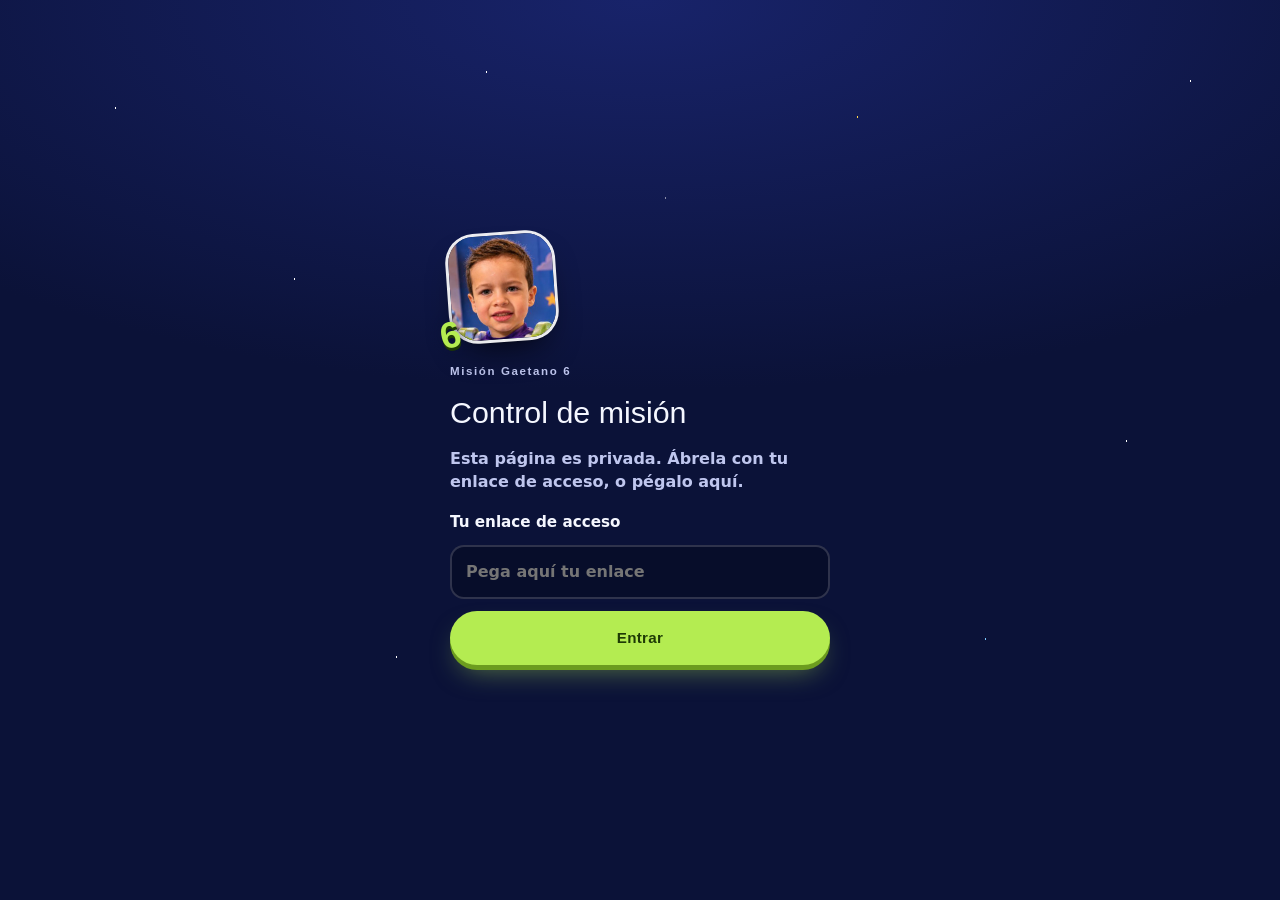
==== lista/index.html @ 81f09027 "Panel privado de confirmaciones (lista/) Página «Control de misión» para ver quién confirmó, quién n" ====
<!doctype html>
<html lang="es">
<head>
<meta charset="utf-8">
<meta http-equiv="Content-Security-Policy" content="default-src 'none'; script-src 'self'; style-src 'self'; img-src 'self' data:; font-src 'self'; connect-src https://n8n.mygisselle.com; base-uri 'none'; form-action 'none'">
<meta name="viewport" content="width=device-width,initial-scale=1,viewport-fit=cover">
<meta name="robots" content="noindex,nofollow,noarchive">
<meta name="referrer" content="no-referrer">
<meta name="theme-color" content="#0B1238">
<title>Control de misión · Gaetano 6</title>
<link rel="icon" href="data:image/svg+xml,%3Csvg xmlns='http://www.w3.org/2000/svg' viewBox='0 0 24 24'%3E%3Crect width='24' height='24' rx='5' fill='%230B1238'/%3E%3Cpath fill='%23FFD84D' d='M12 3.5l2.4 5.3 5.8.6-4.4 3.8 1.3 5.7L12 16l-5.1 2.9 1.3-5.7L3.8 9.4l5.8-.6z'/%3E%3C/svg%3E">
<link rel="preload" href="f/nunito.woff2" as="font" type="font/woff2" crossorigin>
<link rel="preload" href="f/bungee.woff2" as="font" type="font/woff2" crossorigin>
<link rel="stylesheet" href="panel.css?v=1">
<script src="panel.js?v=1" defer></script>
</head>
<body>
<a class="salta" href="#lista">Saltar a la lista</a>
<div class="cielo" aria-hidden="true"></div>

<!-- Panel -->
<main class="col" id="app" hidden>
  <div class="izq">
    <header class="cab">
      <div class="retrato"><img src="gaetano.jpg" width="288" height="288" alt="Gaetano"><span class="seis" aria-hidden="true">6</span></div>
      <div class="cab-txt">
        <p class="ceja">Misión Gaetano 6</p>
        <h1>Control de misión</h1>
        <p class="cuando"><b id="faltan"></b> <span id="fecha">Sábado 5 de diciembre, 11:00 a. m.</span></p>
      </div>
    </header>

    <section class="resumen" aria-labelledby="t-res">
      <h2 class="oculto-v" id="t-res">Resumen</h2>
      <div class="orbita espera" id="orbita">
        <svg class="anillo" viewBox="0 0 250 250" aria-hidden="true">
          <circle class="pista" cx="125" cy="125" r="104"/>
          <g transform="rotate(-90 125 125)">
            <circle class="arco arco-si" id="arco-si" cx="125" cy="125" r="104" pathLength="100" stroke-dasharray="0 100"/>
            <circle class="arco arco-no" id="arco-no" cx="125" cy="125" r="104" pathLength="100" stroke-dasharray="0 100"/>
          </g>
          <g class="nave" id="nave">
            <g transform="translate(125 21)">
              <path fill="#FFD84D" d="M-13-4.5-25 0l12 4.5z"/>
              <path fill="#FF8A99" d="M-12-6-19-13v9zM-12 6l-7 7V4z"/>
              <path fill="#F5F7FF" d="M-13 0c0-6.5 9-10 21-10 6 3.2 9 6.6 9 10s-3 6.8-9 10c-12 0-21-3.5-21-10z"/>
              <circle fill="#18236A" cx="5" cy="0" r="4.2"/>
              <circle fill="#7CCBFF" cx="5" cy="0" r="2.8"/>
            </g>
          </g>
        </svg>
        <div class="centro"><b id="n-ninos">0</b><span id="t-ninos">niños van</span></div>
      </div>
      <p class="desglose" id="desglose"></p>
      <p class="avance" id="avance"></p>
    </section>
  </div>

  <div class="der">
    <div class="filtros" role="group" aria-label="Qué lista ver">
      <button class="filtro" type="button" data-ver="si" aria-pressed="true"><b id="c-si">0</b><span>Van</span></button>
      <button class="filtro" type="button" data-ver="pend" aria-pressed="false"><b id="c-pend">–</b><span>Sin responder</span></button>
      <button class="filtro" type="button" data-ver="no" aria-pressed="false"><b id="c-no">0</b><span>No van</span></button>
    </div>

    <label class="busca" id="busca-caja" hidden><span class="oculto-v">Buscar por nombre</span><input id="busca" type="search" placeholder="Buscar un nombre" autocomplete="off" enterkeyhint="search"></label>

    <h2 class="oculto-v" id="t-lista" tabindex="-1">Lista</h2>
    <ul class="lista" id="lista" aria-labelledby="t-lista"></ul>
    <div class="vacio" id="vacio" hidden></div>

    <div class="acciones">
      <button class="btn btn-lima" type="button" id="b-agregar">Agregar invitados</button>
      <button class="btn btn-linea" type="button" id="b-copiar">Copiar resumen</button>
    </div>
    <p class="pie"><span id="act" role="status"></span><button class="enlace" type="button" id="b-act">Actualizar</button><button class="enlace" type="button" id="b-salir">Salir en este teléfono</button></p>
  </div>
</main>

<!-- Puerta: sin llave no se ve nada -->
<main class="puerta" id="puerta" hidden>
  <div class="retrato"><img src="gaetano.jpg" width="288" height="288" alt="Gaetano"><span class="seis" aria-hidden="true">6</span></div>
  <p class="ceja">Misión Gaetano 6</p>
  <h1>Control de misión</h1>
  <p>Esta página es privada. Ábrela con tu enlace de acceso, o pégalo aquí.</p>
  <form id="f-llave" novalidate>
    <label class="rot" for="llave">Tu enlace de acceso</label>
    <input class="campo" id="llave" type="text" autocomplete="off" autocapitalize="none" autocorrect="off" spellcheck="false" placeholder="Pega aquí tu enlace">
    <p class="error" id="e-llave" role="alert" hidden></p>
    <button class="btn btn-lima" type="submit" id="ok-llave">Entrar</button>
  </form>
</main>

<!-- Agregar invitados -->
<dialog id="d-agregar" aria-labelledby="t-agregar">
  <form class="hoja" id="f-agregar" novalidate>
    <h2 id="t-agregar">Agregar invitados</h2>
    <p>Escribe o pega los nombres, uno por línea. Así verás quién falta responder.</p>
    <label class="oculto-v" for="nombres">Nombres de los invitados, uno por línea</label>
    <textarea id="nombres" autocomplete="off" autocapitalize="words" spellcheck="false" placeholder="Mateo&#10;Lucía Pérez&#10;María José"></textarea>
    <p class="error" id="e-agregar" role="alert" hidden></p>
    <div class="par">
      <button class="btn btn-linea" type="button" data-cerrar>Cancelar</button>
      <button class="btn btn-lima" type="submit" id="ok-agregar">Agregar</button>
    </div>
  </form>
</dialog>

<!-- Ficha de una persona y sus opciones -->
<dialog id="d-ficha" aria-labelledby="t-ficha">
  <div class="hoja">
    <h2 id="t-ficha" tabindex="-1"></h2>
    <p class="estado" id="ficha-estado"></p>
    <p id="ficha-extra" hidden></p>
    <form id="f-nombre" novalidate hidden>
      <label class="rot" for="nombre-nuevo">Nombre</label>
      <input class="campo" id="nombre-nuevo" type="text" autocomplete="off" autocapitalize="words" maxlength="40">
      <div class="par">
        <button class="btn btn-linea" type="button" id="no-nombre">Cancelar</button>
        <button class="btn btn-lima" type="submit">Guardar</button>
      </div>
    </form>
    <div class="opciones" id="ficha-op"></div>
    <p class="error" id="e-ficha" role="alert" hidden></p>
    <button class="enlace cierra" type="button" data-cerrar>Cerrar</button>
  </div>
</dialog>

<div class="aviso" id="aviso" role="status" aria-live="polite"></div>
<noscript><p class="sin-js">Esta página necesita JavaScript para mostrar la lista.</p></noscript>
</body>
</html>
---- lista/panel.css ----
/* «Control de misión» · panel privado de confirmaciones de la Misión Gaetano 6.
   Mismo sistema visual que la invitación (colores, letras y botones salen de ahí): una sola familia de páginas.
   Unidad de espacio 8 px. Radios: 14 (controles), 22 (tarjetas y hojas), 999 (pastillas). */
@font-face{font-family:"Bungee";src:url(f/bungee.woff2) format("woff2");font-weight:400;font-style:normal;font-display:swap}
@font-face{font-family:"Nunito";src:url(f/nunito.woff2) format("woff2");font-weight:200 1000;font-style:normal;font-display:swap}
:root{
  --cielo:#0B1238; --cielo-2:#18236A; --hoja:#121A4E;            /* fondo nocturno de la invitación */
  --estrella:#FFD84D;                                            /* marca y foco */
  --lima:#B4EC51; --lima-osc:#1E3A05; --lima-borde:#6C9C1F;      /* «van» y acción principal */
  --rojo:#FF8A99;                                                /* «no van» (aclarado para leerse sobre el azul) */
  --celeste:#7CCBFF;                                             /* enlaces */
  --tinta:#F5F7FF; --tinta-2:#BFC6EE;                            /* texto y texto secundario */
  --panel:rgba(255,255,255,.07); --borde:rgba(255,255,255,.16);
  --f-dis:"Bungee","Arial Black",Impact,sans-serif;              /* cifras y títulos, como en la invitación */
  --f-txt:"Nunito",system-ui,-apple-system,"Segoe UI",sans-serif;
  --r-1:14px; --r-2:22px;
  color-scheme:dark;
}
*{box-sizing:border-box}
[hidden]{display:none!important}
html{background:var(--cielo);-webkit-text-size-adjust:100%}
body{margin:0;min-height:100vh;color:var(--tinta);font-family:var(--f-txt);font-weight:600;font-size:1rem;line-height:1.45;-webkit-font-smoothing:antialiased;overflow-x:hidden}
h1,h2,p,ul{margin:0}
ul{padding:0;list-style:none}
button,input,textarea{font:inherit;color:inherit}
button{-webkit-tap-highlight-color:transparent}
.oculto-v{position:absolute;width:1px;height:1px;overflow:hidden;clip-path:inset(50%);white-space:nowrap}
.salta{position:absolute;left:8px;top:-60px;z-index:20;background:var(--estrella);color:#141433;padding:10px 14px;border-radius:var(--r-1);font-weight:800}
.salta:focus{top:8px}
:focus-visible{outline:3px solid var(--estrella);outline-offset:3px}

/* Cielo: el mismo azul de la invitación, con estrellas quietas (es una herramienta: nada se mueve de fondo). */
.cielo{position:fixed;inset:0;z-index:0;pointer-events:none;background:
  radial-gradient(1.6px 1.6px at 9% 12%,#fff 50%,transparent 52%),radial-gradient(1.1px 1.1px at 23% 31%,#fff 50%,transparent 52%),
  radial-gradient(1.4px 1.4px at 38% 8%,#fff 50%,transparent 52%),radial-gradient(1px 1px at 52% 22%,#fff 50%,transparent 52%),
  radial-gradient(1.7px 1.7px at 67% 13%,var(--estrella) 50%,transparent 52%),radial-gradient(1.1px 1.1px at 81% 27%,#fff 50%,transparent 52%),
  radial-gradient(1.3px 1.3px at 93% 9%,#fff 50%,transparent 52%),radial-gradient(1px 1px at 14% 55%,#fff 50%,transparent 52%),
  radial-gradient(1.4px 1.4px at 88% 49%,#fff 50%,transparent 52%),radial-gradient(1px 1px at 6% 81%,#fff 50%,transparent 52%),
  radial-gradient(1.5px 1.5px at 31% 73%,#fff 50%,transparent 52%),radial-gradient(1.1px 1.1px at 59% 88%,#fff 50%,transparent 52%),
  radial-gradient(1.6px 1.6px at 77% 71%,var(--celeste) 50%,transparent 52%),radial-gradient(1px 1px at 95% 86%,#fff 50%,transparent 52%),
  radial-gradient(120% 70% at 50% 0%,var(--cielo-2) 0%,var(--cielo) 62%)}

.col{position:relative;z-index:1;max-width:480px;margin:0 auto;display:flex;flex-direction:column;gap:24px;
  padding:20px max(16px,env(safe-area-inset-right,0px)) 56px max(16px,env(safe-area-inset-left,0px))}

/* Cabecera: la foto del cumpleañero manda (grande, como un parche del traje), no un circulito. */
.cab{display:flex;align-items:center;gap:18px}
.retrato{position:relative;flex:none;width:104px;height:104px;transform:rotate(-4deg)}
.retrato img{display:block;width:100%;height:100%;object-fit:cover;border-radius:26px;box-shadow:0 0 0 3px rgba(255,255,255,.92),0 2px 4px rgba(0,0,0,.4),0 18px 34px -14px rgba(0,0,0,.85)}
.seis{position:absolute;left:-13px;bottom:-12px;font-family:var(--f-dis);font-size:2.3rem;line-height:1;color:var(--lima);text-shadow:0 3px 0 var(--lima-osc),0 0 14px rgba(11,18,56,.9);transform:rotate(-10deg)}
.cab-txt{min-width:0;display:flex;flex-direction:column;gap:4px}
.ceja{font-family:var(--f-dis);font-size:.72rem;letter-spacing:.14em;color:var(--estrella)}
h1{font-family:var(--f-dis);font-weight:400;font-size:clamp(1.45rem,6.6vw,1.9rem);line-height:1.04;text-wrap:balance}
.cuando{color:var(--tinta-2);font-size:.95rem}
.cuando b{color:var(--tinta);font-weight:800}

/* La órbita: cuántos niños van (cifra) y cuánto falta por responder (el cohete marca el avance). */
.resumen{display:flex;flex-direction:column;align-items:center;gap:10px;text-align:center}
.orbita{position:relative;width:min(100%,250px);aspect-ratio:1/1}
.anillo{display:block;width:100%;height:100%;overflow:visible}
.pista{fill:none;stroke:rgba(255,255,255,.14);stroke-width:14}
.sin-total .pista{stroke-dasharray:2 7;stroke-width:5;stroke-linecap:round;stroke:rgba(255,255,255,.3)}
.arco{fill:none;stroke-width:14;transition:opacity .5s ease}
.arco-si{stroke:var(--lima)}
.arco-no{stroke:var(--rojo)}
.nave{transform-origin:125px 125px;transition:transform .9s cubic-bezier(.2,.8,.2,1)}
.espera .arco{opacity:0}
.espera .nave{transition:none}
.centro{position:absolute;inset:0;display:flex;flex-direction:column;align-items:center;justify-content:center;gap:2px;pointer-events:none}
.centro b{font-family:var(--f-dis);font-weight:400;font-size:4.6rem;line-height:.95;color:var(--lima);font-variant-numeric:tabular-nums lining-nums;text-shadow:0 4px 0 var(--lima-osc)}
.centro span{font-weight:800;font-size:1.02rem}
.desglose{font-weight:800;font-size:1.05rem;min-height:1.45em}
.avance{color:var(--tinta-2);font-size:.95rem;min-height:1.45em}

/* Los tres montones: son a la vez el resumen y el filtro de la lista. */
.filtros{display:grid;grid-template-columns:repeat(3,1fr);gap:8px}
.filtro{appearance:none;cursor:pointer;min-height:76px;padding:10px 4px 9px;border-radius:var(--r-1);border:2px solid var(--borde);background:var(--panel);
  display:flex;flex-direction:column;align-items:center;justify-content:center;gap:1px;transition:transform .14s ease}
.filtro:active{transform:scale(.96)}
.filtro b{font-family:var(--f-dis);font-weight:400;font-size:1.7rem;line-height:1.05;font-variant-numeric:tabular-nums lining-nums}
.filtro span{font-size:.84rem;font-weight:800;color:var(--tinta-2)}
.filtro[data-ver="si"] b{color:var(--lima)}
.filtro[data-ver="pend"] b{color:var(--estrella)}
.filtro[data-ver="no"] b{color:var(--rojo)}
.filtro[aria-pressed="true"]{background:rgba(255,255,255,.14);border-color:var(--tinta)}
.filtro[aria-pressed="true"] span{color:var(--tinta)}

.busca{display:block}
.busca input{width:100%;min-height:48px;padding:0 16px;border-radius:var(--r-1);border:2px solid var(--borde);background:rgba(5,8,28,.45);font-size:1rem;font-weight:700}
.busca input::placeholder{color:var(--tinta-2);opacity:.8}

/* Lista: frases como las diría Marina, no fichas con etiquetas. */
.lista{display:flex;flex-direction:column;gap:8px}
.lista li{display:flex;align-items:stretch;gap:8px}
.fila{flex:1;min-width:0}
.fila.pend{align-items:center;min-height:56px}
.fila.pend .punto{margin-top:0}
.mini{appearance:none;cursor:pointer;flex:none;min-height:56px;padding:0 16px;border-radius:var(--r-1);border:0;background:rgba(180,236,81,.16);box-shadow:inset 0 0 0 1.5px rgba(180,236,81,.55);color:var(--lima);font-weight:800;font-size:.95rem;transition:transform .14s ease}
.mini:hover{background:rgba(180,236,81,.26)}
.mini:active{transform:scale(.96)}
.fila{appearance:none;cursor:pointer;text-align:left;display:grid;grid-template-columns:auto 1fr auto;align-items:start;gap:4px 12px;
  padding:13px 12px 13px 14px;border-radius:var(--r-1);border:1px solid var(--borde);background:var(--panel);transition:transform .14s ease}
.fila:hover{background:rgba(255,255,255,.11)}
.fila:active{transform:scale(.985)}
.punto{width:12px;height:12px;border-radius:50%;margin-top:7px;background:var(--estrella)}
.fila.si .punto{background:var(--lima)}
.fila.no .punto{background:var(--rojo)}
.fila.pend .punto{background:transparent;box-shadow:inset 0 0 0 2px var(--estrella)}
.dato{min-width:0;display:flex;flex-direction:column;gap:1px}
.nombre{font-weight:800;font-size:1.08rem;line-height:1.25;overflow-wrap:anywhere}
.frase{color:var(--tinta)}
.extra{color:var(--tinta-2);font-size:.92rem;overflow-wrap:anywhere}
.lado{display:flex;flex-direction:column;align-items:flex-end;gap:4px;padding-top:3px;color:var(--tinta-2);font-size:.82rem;white-space:nowrap}
.nueva{font-family:var(--f-dis);font-size:.62rem;letter-spacing:.06em;color:#141433;background:var(--estrella);padding:3px 8px;border-radius:999px}
.fuera{align-self:flex-start;margin-top:3px;font-size:.8rem;font-weight:800;color:var(--estrella);box-shadow:inset 0 0 0 1.5px rgba(255,216,77,.6);padding:1px 9px;border-radius:999px}
.vacio{border:2px dashed rgba(255,255,255,.28);border-radius:var(--r-2);padding:22px 18px;text-align:center;color:var(--tinta-2);display:flex;flex-direction:column;align-items:center;gap:14px}
.vacio b{color:var(--tinta);font-size:1.08rem}
.hueso{height:74px;border-radius:var(--r-1);background:var(--panel);border:1px solid var(--borde);animation:late 1.2s ease-in-out infinite alternate}
@keyframes late{from{opacity:.45}to{opacity:.9}}

/* Botones: los de la invitación. */
.btn{appearance:none;border:0;cursor:pointer;text-decoration:none;display:inline-flex;align-items:center;justify-content:center;gap:10px;min-height:54px;padding:0 24px;border-radius:999px;
  font-family:var(--f-dis);font-size:.95rem;letter-spacing:.02em;text-align:center;transition:transform .15s ease}
.btn:active{transform:translateY(2px) scale(.98)}
.btn-lima{background:var(--lima);color:var(--lima-osc);box-shadow:0 5px 0 var(--lima-borde),0 14px 28px -10px rgba(180,236,81,.5)}
.btn-lima:active{box-shadow:0 2px 0 var(--lima-borde)}
.btn-linea{background:transparent;color:var(--tinta);box-shadow:inset 0 0 0 2px var(--borde)}
.btn-linea:hover{box-shadow:inset 0 0 0 2px var(--tinta-2)}
.btn[disabled]{opacity:.55;cursor:default}
.acciones{display:flex;flex-direction:column;gap:12px}
.pie{display:flex;flex-wrap:wrap;align-items:center;justify-content:center;gap:4px 16px;color:var(--tinta-2);font-size:.9rem;text-align:center}
.enlace{appearance:none;background:none;border:0;padding:12px 4px;min-height:44px;cursor:pointer;color:var(--celeste);font-weight:800;text-decoration:underline;text-underline-offset:3px}
.pie .mal{color:var(--estrella);font-weight:800}

/* Hojas (ventanas que suben desde abajo en el celular). */
dialog{border:0;padding:0;color:var(--tinta);background:var(--hoja);width:100%;max-width:480px;margin:auto auto 0;border-radius:var(--r-2) var(--r-2) 0 0;
  max-height:88vh;overflow:auto;box-shadow:0 0 0 1px var(--borde),0 -4px 10px rgba(0,0,0,.3),0 -30px 70px -20px rgba(0,0,0,.8)}
dialog::backdrop{background:rgba(5,8,28,.78)}
dialog[open]{animation:sube .26s cubic-bezier(.2,.8,.2,1)}
@keyframes sube{from{transform:translateY(40px);opacity:0}to{transform:none;opacity:1}}
.hoja{display:flex;flex-direction:column;gap:14px;padding:22px 18px max(22px,env(safe-area-inset-bottom,0px))}
h2{font-family:var(--f-dis);font-weight:400;font-size:1.3rem;line-height:1.1;overflow-wrap:anywhere}
.hoja p{color:var(--tinta-2)}
.hoja .estado{color:var(--tinta);font-weight:700}
textarea,.campo{width:100%;padding:13px 14px;border-radius:var(--r-1);border:2px solid var(--borde);background:rgba(5,8,28,.5);font-size:1rem;font-weight:700;line-height:1.5}
textarea{min-height:176px;resize:vertical}
.campo{min-height:50px}
.rot{font-weight:800;font-size:.95rem}
.error{color:var(--estrella)!important;font-weight:800}
.par{display:grid;grid-template-columns:1fr 1.3fr;gap:10px}
.opciones{display:flex;flex-direction:column;gap:8px}
.op{appearance:none;cursor:pointer;width:100%;min-height:52px;text-align:left;padding:12px 16px;border-radius:var(--r-1);border:1px solid var(--borde);background:var(--panel);font-weight:800;font-size:1rem;
  display:flex;flex-direction:column;gap:1px;transition:transform .14s ease}
.op:hover{background:rgba(255,255,255,.12)}
.op:active{transform:scale(.985)}
.op small{font-weight:600;font-size:.88rem;color:var(--tinta-2)}
.op.fuerte{background:var(--lima);color:var(--lima-osc);border-color:transparent}
.op.fuerte small{color:#2F5208}
.op.quita{color:var(--rojo)}
.cierra{align-self:center}

.aviso{position:fixed;left:50%;bottom:max(18px,env(safe-area-inset-bottom,0px));z-index:30;transform:translate(-50%,24px);opacity:0;pointer-events:none;
  background:var(--tinta);color:#141433;font-weight:800;padding:11px 20px;border-radius:999px;box-shadow:0 2px 4px rgba(0,0,0,.3),0 16px 30px -10px rgba(0,0,0,.7);transition:transform .22s ease,opacity .22s ease;max-width:calc(100vw - 32px);text-align:center}
.aviso.ver{transform:translate(-50%,0);opacity:1}

/* Puerta: la página es privada. */
.puerta{position:relative;z-index:1;max-width:420px;margin:0 auto;min-height:100vh;padding:28px 20px;display:flex;flex-direction:column;justify-content:center;gap:18px}
.puerta .retrato{align-self:flex-start;margin-bottom:6px}
.puerta p{color:var(--tinta-2)}
.puerta form{display:flex;flex-direction:column;gap:12px}

.sin-js{position:relative;z-index:1;max-width:420px;margin:0 auto;padding:40px 20px;font-weight:800}

@media (min-width:900px){
  .col{max-width:1000px;display:grid;grid-template-columns:360px 1fr;column-gap:56px;align-items:start;padding-top:44px}
  .izq{position:sticky;top:36px;display:flex;flex-direction:column;gap:24px}
  .der{display:flex;flex-direction:column;gap:20px;min-width:0}
  dialog{margin:auto;border-radius:var(--r-2)}
  .acciones{flex-direction:row}
  .acciones .btn{flex:1}
}
@media (max-width:899px){.izq,.der{display:contents}}
@media (max-width:350px){.retrato{width:84px;height:84px}.centro b{font-size:3.9rem}.filtro span{font-size:.76rem}}
@media (prefers-reduced-motion:reduce){
  *,*::before,*::after{animation:none!important;transition:none!important}
}
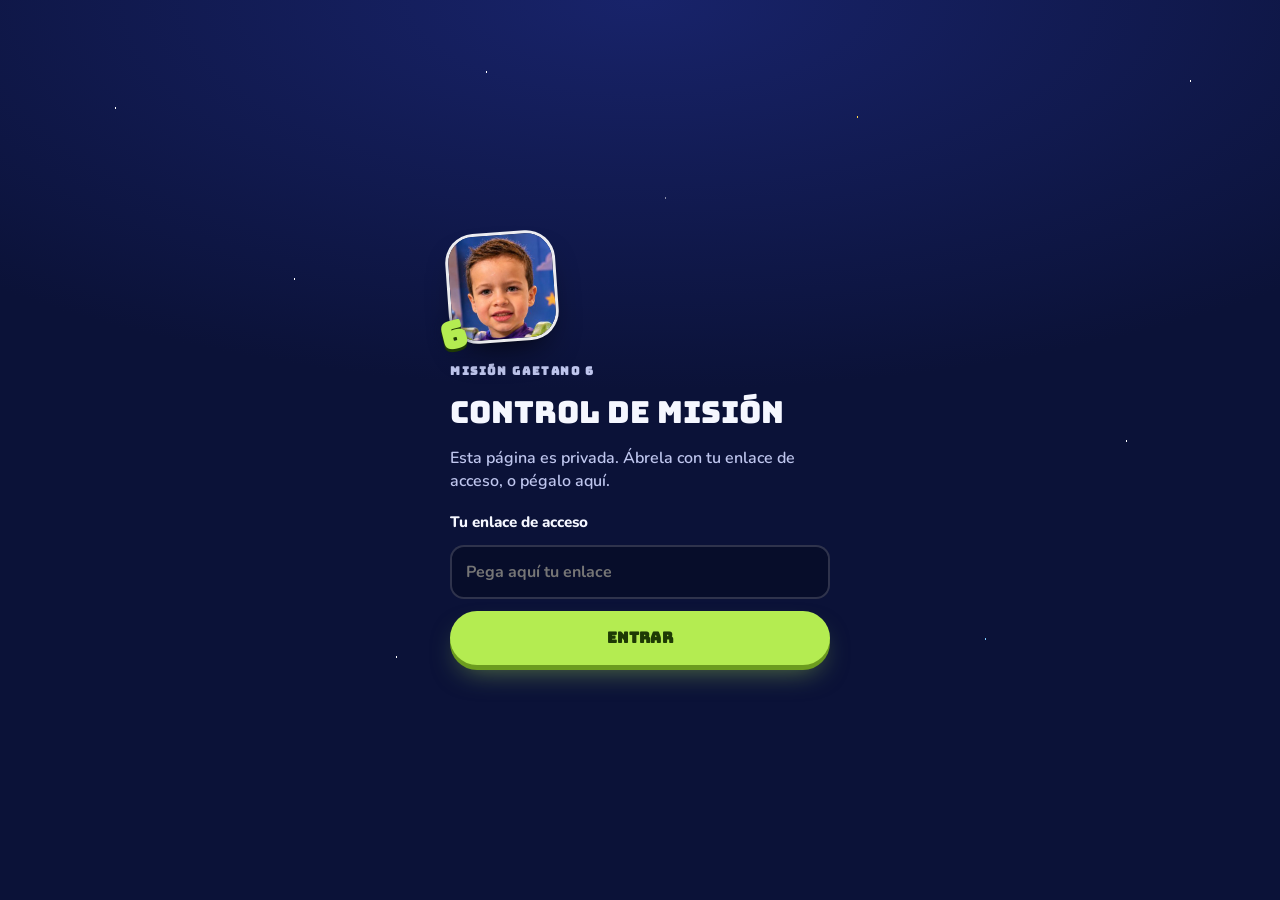
==== commit b00b2c47: "Panel: un rechazo ajeno al flujo ya no borra la llave (v=2) Solo la respuesta de nuestro flujo ({ok:" ====
--- a/lista/index.html
+++ b/lista/index.html
@@ -12,7 +12,7 @@
 <link rel="preload" href="f/nunito.woff2" as="font" type="font/woff2" crossorigin>
 <link rel="preload" href="f/bungee.woff2" as="font" type="font/woff2" crossorigin>
 <link rel="stylesheet" href="panel.css?v=1">
-<script src="panel.js?v=1" defer></script>
+<script src="panel.js?v=2" defer></script>
 </head>
 <body>
 <a class="salta" href="#lista">Saltar a la lista</a>
